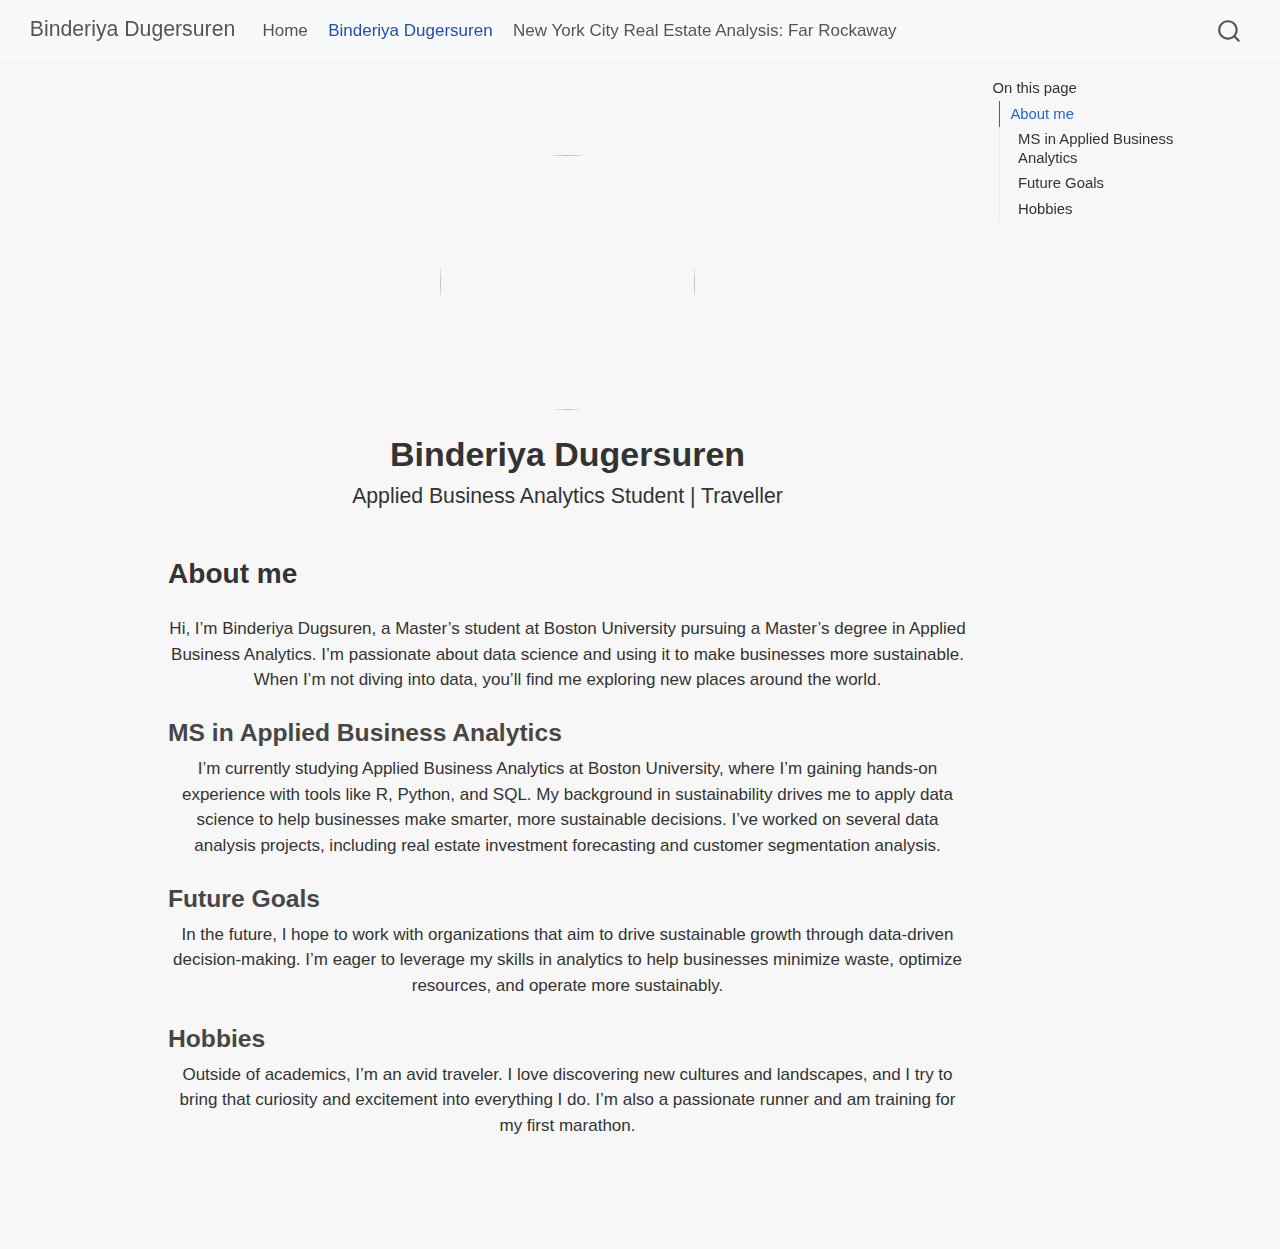
==== about.html @ b65fd9b0 "Built site for gh-pages" ====
<!DOCTYPE html>
<html xmlns="http://www.w3.org/1999/xhtml" lang="en" xml:lang="en"><head>

<meta charset="utf-8">
<meta name="generator" content="quarto-1.6.42">

<meta name="viewport" content="width=device-width, initial-scale=1.0, user-scalable=yes">


<title>Binderiya Dugersuren</title>
<style>
code{white-space: pre-wrap;}
span.smallcaps{font-variant: small-caps;}
div.columns{display: flex; gap: min(4vw, 1.5em);}
div.column{flex: auto; overflow-x: auto;}
div.hanging-indent{margin-left: 1.5em; text-indent: -1.5em;}
ul.task-list{list-style: none;}
ul.task-list li input[type="checkbox"] {
  width: 0.8em;
  margin: 0 0.8em 0.2em -1em; /* quarto-specific, see https://github.com/quarto-dev/quarto-cli/issues/4556 */ 
  vertical-align: middle;
}
</style>


<script src="site_libs/quarto-nav/quarto-nav.js"></script>
<script src="site_libs/quarto-nav/headroom.min.js"></script>
<script src="site_libs/clipboard/clipboard.min.js"></script>
<script src="site_libs/quarto-search/autocomplete.umd.js"></script>
<script src="site_libs/quarto-search/fuse.min.js"></script>
<script src="site_libs/quarto-search/quarto-search.js"></script>
<meta name="quarto:offset" content="./">
<script src="site_libs/quarto-html/quarto.js"></script>
<script src="site_libs/quarto-html/popper.min.js"></script>
<script src="site_libs/quarto-html/tippy.umd.min.js"></script>
<link href="site_libs/quarto-html/tippy.css" rel="stylesheet">
<link href="site_libs/quarto-html/quarto-syntax-highlighting-2f5df379a58b258e96c21c0638c20c03.css" rel="stylesheet" id="quarto-text-highlighting-styles">
<script src="site_libs/bootstrap/bootstrap.min.js"></script>
<link href="site_libs/bootstrap/bootstrap-icons.css" rel="stylesheet">
<link href="site_libs/bootstrap/bootstrap-8647a4a42273f773479d27c00df3f9ed.min.css" rel="stylesheet" append-hash="true" id="quarto-bootstrap" data-mode="light">
<script id="quarto-search-options" type="application/json">{
  "location": "navbar",
  "copy-button": false,
  "collapse-after": 3,
  "panel-placement": "end",
  "type": "overlay",
  "limit": 50,
  "keyboard-shortcut": [
    "f",
    "/",
    "s"
  ],
  "show-item-context": false,
  "language": {
    "search-no-results-text": "No results",
    "search-matching-documents-text": "matching documents",
    "search-copy-link-title": "Copy link to search",
    "search-hide-matches-text": "Hide additional matches",
    "search-more-match-text": "more match in this document",
    "search-more-matches-text": "more matches in this document",
    "search-clear-button-title": "Clear",
    "search-text-placeholder": "",
    "search-detached-cancel-button-title": "Cancel",
    "search-submit-button-title": "Submit",
    "search-label": "Search"
  }
}</script>


<link rel="stylesheet" href="styles.css">
</head>

<body class="nav-fixed">

<div id="quarto-search-results"></div>
  <header id="quarto-header" class="headroom fixed-top">
    <nav class="navbar navbar-expand-lg " data-bs-theme="dark">
      <div class="navbar-container container-fluid">
      <div class="navbar-brand-container mx-auto">
    <a class="navbar-brand" href="./index.html">
    <span class="navbar-title">Binderiya Dugersuren</span>
    </a>
  </div>
            <div id="quarto-search" class="" title="Search"></div>
          <button class="navbar-toggler" type="button" data-bs-toggle="collapse" data-bs-target="#navbarCollapse" aria-controls="navbarCollapse" role="menu" aria-expanded="false" aria-label="Toggle navigation" onclick="if (window.quartoToggleHeadroom) { window.quartoToggleHeadroom(); }">
  <span class="navbar-toggler-icon"></span>
</button>
          <div class="collapse navbar-collapse" id="navbarCollapse">
            <ul class="navbar-nav navbar-nav-scroll me-auto">
  <li class="nav-item">
    <a class="nav-link" href="./index.html"> 
<span class="menu-text">Home</span></a>
  </li>  
  <li class="nav-item">
    <a class="nav-link active" href="./about.html" aria-current="page"> 
<span class="menu-text">Binderiya Dugersuren</span></a>
  </li>  
  <li class="nav-item">
    <a class="nav-link" href="./projects.html"> 
<span class="menu-text">New York City Real Estate Analysis: Far Rockaway</span></a>
  </li>  
</ul>
          </div> <!-- /navcollapse -->
            <div class="quarto-navbar-tools">
</div>
      </div> <!-- /container-fluid -->
    </nav>
</header>
<!-- content -->
<div id="quarto-content" class="quarto-container page-columns page-rows-contents page-layout-article page-navbar">
<!-- sidebar -->
<!-- margin-sidebar -->
    <div id="quarto-margin-sidebar" class="sidebar margin-sidebar">
        <nav id="TOC" role="doc-toc" class="toc-active">
    <h2 id="toc-title">On this page</h2>
  <ul>
  <li><a href="#about-me" id="toc-about-me" class="nav-link active" data-scroll-target="#about-me">About me</a>
  <ul class="collapse">
  <li><a href="#ms-in-applied-business-analytics" id="toc-ms-in-applied-business-analytics" class="nav-link" data-scroll-target="#ms-in-applied-business-analytics">MS in Applied Business Analytics</a></li>
  <li><a href="#future-goals" id="toc-future-goals" class="nav-link" data-scroll-target="#future-goals">Future Goals</a></li>
  <li><a href="#hobbies" id="toc-hobbies" class="nav-link" data-scroll-target="#hobbies">Hobbies</a></li>
  </ul></li>
  </ul>
</nav>
    </div>
<!-- main -->
<div class="quarto-about-jolla">
  <img src="images/profile.jpeg" class="about-image
  round " style="height: 15em; width: 15em;">
 <header id="title-block-header" class="quarto-title-block default">
<div class="quarto-title">
<h1 class="title">Binderiya Dugersuren</h1>
<p class="subtitle lead">Applied Business Analytics Student | Traveller</p>
</div>
<div class="quarto-title-meta">
  </div>
</header><main class="content" id="quarto-document-content">

<style>
  /* Left-align all headers */
  h1, h2, h3, h4, h5, h6 {
    text-align: left;
  }
</style>
<section id="about-me" class="level2">
<h2 data-anchor-id="about-me">About me</h2>
<p>Hi, I’m Binderiya Dugsuren, a Master’s student at Boston University pursuing a Master’s degree in Applied Business Analytics. I’m passionate about data science and using it to make businesses more sustainable. When I’m not diving into data, you’ll find me exploring new places around the world.</p>
<section id="ms-in-applied-business-analytics" class="level3">
<h3 data-anchor-id="ms-in-applied-business-analytics">MS in Applied Business Analytics</h3>
<p>I’m currently studying Applied Business Analytics at Boston University, where I’m gaining hands-on experience with tools like R, Python, and SQL. My background in sustainability drives me to apply data science to help businesses make smarter, more sustainable decisions. I’ve worked on several data analysis projects, including real estate investment forecasting and customer segmentation analysis.</p>
</section>
<section id="future-goals" class="level3">
<h3 data-anchor-id="future-goals">Future Goals</h3>
<p>In the future, I hope to work with organizations that aim to drive sustainable growth through data-driven decision-making. I’m eager to leverage my skills in analytics to help businesses minimize waste, optimize resources, and operate more sustainably.</p>
</section>
<section id="hobbies" class="level3">
<h3 data-anchor-id="hobbies">Hobbies</h3>
<p>Outside of academics, I’m an avid traveler. I love discovering new cultures and landscapes, and I try to bring that curiosity and excitement into everything I do. I’m also a passionate runner and am training for my first marathon.</p>


</section>
</section>
</main>  
</div>
 <!-- /main -->
<script id="quarto-html-after-body" type="application/javascript">
window.document.addEventListener("DOMContentLoaded", function (event) {
  const toggleBodyColorMode = (bsSheetEl) => {
    const mode = bsSheetEl.getAttribute("data-mode");
    const bodyEl = window.document.querySelector("body");
    if (mode === "dark") {
      bodyEl.classList.add("quarto-dark");
      bodyEl.classList.remove("quarto-light");
    } else {
      bodyEl.classList.add("quarto-light");
      bodyEl.classList.remove("quarto-dark");
    }
  }
  const toggleBodyColorPrimary = () => {
    const bsSheetEl = window.document.querySelector("link#quarto-bootstrap");
    if (bsSheetEl) {
      toggleBodyColorMode(bsSheetEl);
    }
  }
  toggleBodyColorPrimary();  
  const isCodeAnnotation = (el) => {
    for (const clz of el.classList) {
      if (clz.startsWith('code-annotation-')) {                     
        return true;
      }
    }
    return false;
  }
  const onCopySuccess = function(e) {
    // button target
    const button = e.trigger;
    // don't keep focus
    button.blur();
    // flash "checked"
    button.classList.add('code-copy-button-checked');
    var currentTitle = button.getAttribute("title");
    button.setAttribute("title", "Copied!");
    let tooltip;
    if (window.bootstrap) {
      button.setAttribute("data-bs-toggle", "tooltip");
      button.setAttribute("data-bs-placement", "left");
      button.setAttribute("data-bs-title", "Copied!");
      tooltip = new bootstrap.Tooltip(button, 
        { trigger: "manual", 
          customClass: "code-copy-button-tooltip",
          offset: [0, -8]});
      tooltip.show();    
    }
    setTimeout(function() {
      if (tooltip) {
        tooltip.hide();
        button.removeAttribute("data-bs-title");
        button.removeAttribute("data-bs-toggle");
        button.removeAttribute("data-bs-placement");
      }
      button.setAttribute("title", currentTitle);
      button.classList.remove('code-copy-button-checked');
    }, 1000);
    // clear code selection
    e.clearSelection();
  }
  const getTextToCopy = function(trigger) {
      const codeEl = trigger.previousElementSibling.cloneNode(true);
      for (const childEl of codeEl.children) {
        if (isCodeAnnotation(childEl)) {
          childEl.remove();
        }
      }
      return codeEl.innerText;
  }
  const clipboard = new window.ClipboardJS('.code-copy-button:not([data-in-quarto-modal])', {
    text: getTextToCopy
  });
  clipboard.on('success', onCopySuccess);
  if (window.document.getElementById('quarto-embedded-source-code-modal')) {
    const clipboardModal = new window.ClipboardJS('.code-copy-button[data-in-quarto-modal]', {
      text: getTextToCopy,
      container: window.document.getElementById('quarto-embedded-source-code-modal')
    });
    clipboardModal.on('success', onCopySuccess);
  }
    var localhostRegex = new RegExp(/^(?:http|https):\/\/localhost\:?[0-9]*\//);
    var mailtoRegex = new RegExp(/^mailto:/);
      var filterRegex = new RegExp("https:\/\/binderiya-du\.github\.io\/");
    var isInternal = (href) => {
        return filterRegex.test(href) || localhostRegex.test(href) || mailtoRegex.test(href);
    }
    // Inspect non-navigation links and adorn them if external
 	var links = window.document.querySelectorAll('a[href]:not(.nav-link):not(.navbar-brand):not(.toc-action):not(.sidebar-link):not(.sidebar-item-toggle):not(.pagination-link):not(.no-external):not([aria-hidden]):not(.dropdown-item):not(.quarto-navigation-tool):not(.about-link)');
    for (var i=0; i<links.length; i++) {
      const link = links[i];
      if (!isInternal(link.href)) {
        // undo the damage that might have been done by quarto-nav.js in the case of
        // links that we want to consider external
        if (link.dataset.originalHref !== undefined) {
          link.href = link.dataset.originalHref;
        }
      }
    }
  function tippyHover(el, contentFn, onTriggerFn, onUntriggerFn) {
    const config = {
      allowHTML: true,
      maxWidth: 500,
      delay: 100,
      arrow: false,
      appendTo: function(el) {
          return el.parentElement;
      },
      interactive: true,
      interactiveBorder: 10,
      theme: 'quarto',
      placement: 'bottom-start',
    };
    if (contentFn) {
      config.content = contentFn;
    }
    if (onTriggerFn) {
      config.onTrigger = onTriggerFn;
    }
    if (onUntriggerFn) {
      config.onUntrigger = onUntriggerFn;
    }
    window.tippy(el, config); 
  }
  const noterefs = window.document.querySelectorAll('a[role="doc-noteref"]');
  for (var i=0; i<noterefs.length; i++) {
    const ref = noterefs[i];
    tippyHover(ref, function() {
      // use id or data attribute instead here
      let href = ref.getAttribute('data-footnote-href') || ref.getAttribute('href');
      try { href = new URL(href).hash; } catch {}
      const id = href.replace(/^#\/?/, "");
      const note = window.document.getElementById(id);
      if (note) {
        return note.innerHTML;
      } else {
        return "";
      }
    });
  }
  const xrefs = window.document.querySelectorAll('a.quarto-xref');
  const processXRef = (id, note) => {
    // Strip column container classes
    const stripColumnClz = (el) => {
      el.classList.remove("page-full", "page-columns");
      if (el.children) {
        for (const child of el.children) {
          stripColumnClz(child);
        }
      }
    }
    stripColumnClz(note)
    if (id === null || id.startsWith('sec-')) {
      // Special case sections, only their first couple elements
      const container = document.createElement("div");
      if (note.children && note.children.length > 2) {
        container.appendChild(note.children[0].cloneNode(true));
        for (let i = 1; i < note.children.length; i++) {
          const child = note.children[i];
          if (child.tagName === "P" && child.innerText === "") {
            continue;
          } else {
            container.appendChild(child.cloneNode(true));
            break;
          }
        }
        if (window.Quarto?.typesetMath) {
          window.Quarto.typesetMath(container);
        }
        return container.innerHTML
      } else {
        if (window.Quarto?.typesetMath) {
          window.Quarto.typesetMath(note);
        }
        return note.innerHTML;
      }
    } else {
      // Remove any anchor links if they are present
      const anchorLink = note.querySelector('a.anchorjs-link');
      if (anchorLink) {
        anchorLink.remove();
      }
      if (window.Quarto?.typesetMath) {
        window.Quarto.typesetMath(note);
      }
      if (note.classList.contains("callout")) {
        return note.outerHTML;
      } else {
        return note.innerHTML;
      }
    }
  }
  for (var i=0; i<xrefs.length; i++) {
    const xref = xrefs[i];
    tippyHover(xref, undefined, function(instance) {
      instance.disable();
      let url = xref.getAttribute('href');
      let hash = undefined; 
      if (url.startsWith('#')) {
        hash = url;
      } else {
        try { hash = new URL(url).hash; } catch {}
      }
      if (hash) {
        const id = hash.replace(/^#\/?/, "");
        const note = window.document.getElementById(id);
        if (note !== null) {
          try {
            const html = processXRef(id, note.cloneNode(true));
            instance.setContent(html);
          } finally {
            instance.enable();
            instance.show();
          }
        } else {
          // See if we can fetch this
          fetch(url.split('#')[0])
          .then(res => res.text())
          .then(html => {
            const parser = new DOMParser();
            const htmlDoc = parser.parseFromString(html, "text/html");
            const note = htmlDoc.getElementById(id);
            if (note !== null) {
              const html = processXRef(id, note);
              instance.setContent(html);
            } 
          }).finally(() => {
            instance.enable();
            instance.show();
          });
        }
      } else {
        // See if we can fetch a full url (with no hash to target)
        // This is a special case and we should probably do some content thinning / targeting
        fetch(url)
        .then(res => res.text())
        .then(html => {
          const parser = new DOMParser();
          const htmlDoc = parser.parseFromString(html, "text/html");
          const note = htmlDoc.querySelector('main.content');
          if (note !== null) {
            // This should only happen for chapter cross references
            // (since there is no id in the URL)
            // remove the first header
            if (note.children.length > 0 && note.children[0].tagName === "HEADER") {
              note.children[0].remove();
            }
            const html = processXRef(null, note);
            instance.setContent(html);
          } 
        }).finally(() => {
          instance.enable();
          instance.show();
        });
      }
    }, function(instance) {
    });
  }
      let selectedAnnoteEl;
      const selectorForAnnotation = ( cell, annotation) => {
        let cellAttr = 'data-code-cell="' + cell + '"';
        let lineAttr = 'data-code-annotation="' +  annotation + '"';
        const selector = 'span[' + cellAttr + '][' + lineAttr + ']';
        return selector;
      }
      const selectCodeLines = (annoteEl) => {
        const doc = window.document;
        const targetCell = annoteEl.getAttribute("data-target-cell");
        const targetAnnotation = annoteEl.getAttribute("data-target-annotation");
        const annoteSpan = window.document.querySelector(selectorForAnnotation(targetCell, targetAnnotation));
        const lines = annoteSpan.getAttribute("data-code-lines").split(",");
        const lineIds = lines.map((line) => {
          return targetCell + "-" + line;
        })
        let top = null;
        let height = null;
        let parent = null;
        if (lineIds.length > 0) {
            //compute the position of the single el (top and bottom and make a div)
            const el = window.document.getElementById(lineIds[0]);
            top = el.offsetTop;
            height = el.offsetHeight;
            parent = el.parentElement.parentElement;
          if (lineIds.length > 1) {
            const lastEl = window.document.getElementById(lineIds[lineIds.length - 1]);
            const bottom = lastEl.offsetTop + lastEl.offsetHeight;
            height = bottom - top;
          }
          if (top !== null && height !== null && parent !== null) {
            // cook up a div (if necessary) and position it 
            let div = window.document.getElementById("code-annotation-line-highlight");
            if (div === null) {
              div = window.document.createElement("div");
              div.setAttribute("id", "code-annotation-line-highlight");
              div.style.position = 'absolute';
              parent.appendChild(div);
            }
            div.style.top = top - 2 + "px";
            div.style.height = height + 4 + "px";
            div.style.left = 0;
            let gutterDiv = window.document.getElementById("code-annotation-line-highlight-gutter");
            if (gutterDiv === null) {
              gutterDiv = window.document.createElement("div");
              gutterDiv.setAttribute("id", "code-annotation-line-highlight-gutter");
              gutterDiv.style.position = 'absolute';
              const codeCell = window.document.getElementById(targetCell);
              const gutter = codeCell.querySelector('.code-annotation-gutter');
              gutter.appendChild(gutterDiv);
            }
            gutterDiv.style.top = top - 2 + "px";
            gutterDiv.style.height = height + 4 + "px";
          }
          selectedAnnoteEl = annoteEl;
        }
      };
      const unselectCodeLines = () => {
        const elementsIds = ["code-annotation-line-highlight", "code-annotation-line-highlight-gutter"];
        elementsIds.forEach((elId) => {
          const div = window.document.getElementById(elId);
          if (div) {
            div.remove();
          }
        });
        selectedAnnoteEl = undefined;
      };
        // Handle positioning of the toggle
    window.addEventListener(
      "resize",
      throttle(() => {
        elRect = undefined;
        if (selectedAnnoteEl) {
          selectCodeLines(selectedAnnoteEl);
        }
      }, 10)
    );
    function throttle(fn, ms) {
    let throttle = false;
    let timer;
      return (...args) => {
        if(!throttle) { // first call gets through
            fn.apply(this, args);
            throttle = true;
        } else { // all the others get throttled
            if(timer) clearTimeout(timer); // cancel #2
            timer = setTimeout(() => {
              fn.apply(this, args);
              timer = throttle = false;
            }, ms);
        }
      };
    }
      // Attach click handler to the DT
      const annoteDls = window.document.querySelectorAll('dt[data-target-cell]');
      for (const annoteDlNode of annoteDls) {
        annoteDlNode.addEventListener('click', (event) => {
          const clickedEl = event.target;
          if (clickedEl !== selectedAnnoteEl) {
            unselectCodeLines();
            const activeEl = window.document.querySelector('dt[data-target-cell].code-annotation-active');
            if (activeEl) {
              activeEl.classList.remove('code-annotation-active');
            }
            selectCodeLines(clickedEl);
            clickedEl.classList.add('code-annotation-active');
          } else {
            // Unselect the line
            unselectCodeLines();
            clickedEl.classList.remove('code-annotation-active');
          }
        });
      }
  const findCites = (el) => {
    const parentEl = el.parentElement;
    if (parentEl) {
      const cites = parentEl.dataset.cites;
      if (cites) {
        return {
          el,
          cites: cites.split(' ')
        };
      } else {
        return findCites(el.parentElement)
      }
    } else {
      return undefined;
    }
  };
  var bibliorefs = window.document.querySelectorAll('a[role="doc-biblioref"]');
  for (var i=0; i<bibliorefs.length; i++) {
    const ref = bibliorefs[i];
    const citeInfo = findCites(ref);
    if (citeInfo) {
      tippyHover(citeInfo.el, function() {
        var popup = window.document.createElement('div');
        citeInfo.cites.forEach(function(cite) {
          var citeDiv = window.document.createElement('div');
          citeDiv.classList.add('hanging-indent');
          citeDiv.classList.add('csl-entry');
          var biblioDiv = window.document.getElementById('ref-' + cite);
          if (biblioDiv) {
            citeDiv.innerHTML = biblioDiv.innerHTML;
          }
          popup.appendChild(citeDiv);
        });
        return popup.innerHTML;
      });
    }
  }
});
</script>
</div> <!-- /content -->




</body></html>
---- site_libs/quarto-html/tippy.css ----
.tippy-box[data-animation=fade][data-state=hidden]{opacity:0}[data-tippy-root]{max-width:calc(100vw - 10px)}.tippy-box{position:relative;background-color:#333;color:#fff;border-radius:4px;font-size:14px;line-height:1.4;white-space:normal;outline:0;transition-property:transform,visibility,opacity}.tippy-box[data-placement^=top]>.tippy-arrow{bottom:0}.tippy-box[data-placement^=top]>.tippy-arrow:before{bottom:-7px;left:0;border-width:8px 8px 0;border-top-color:initial;transform-origin:center top}.tippy-box[data-placement^=bottom]>.tippy-arrow{top:0}.tippy-box[data-placement^=bottom]>.tippy-arrow:before{top:-7px;left:0;border-width:0 8px 8px;border-bottom-color:initial;transform-origin:center bottom}.tippy-box[data-placement^=left]>.tippy-arrow{right:0}.tippy-box[data-placement^=left]>.tippy-arrow:before{border-width:8px 0 8px 8px;border-left-color:initial;right:-7px;transform-origin:center left}.tippy-box[data-placement^=right]>.tippy-arrow{left:0}.tippy-box[data-placement^=right]>.tippy-arrow:before{left:-7px;border-width:8px 8px 8px 0;border-right-color:initial;transform-origin:center right}.tippy-box[data-inertia][data-state=visible]{transition-timing-function:cubic-bezier(.54,1.5,.38,1.11)}.tippy-arrow{width:16px;height:16px;color:#333}.tippy-arrow:before{content:"";position:absolute;border-color:transparent;border-style:solid}.tippy-content{position:relative;padding:5px 9px;z-index:1}
---- site_libs/quarto-html/quarto-syntax-highlighting-2f5df379a58b258e96c21c0638c20c03.css ----
/* quarto syntax highlight colors */
:root {
  --quarto-hl-ot-color: #003B4F;
  --quarto-hl-at-color: #657422;
  --quarto-hl-ss-color: #20794D;
  --quarto-hl-an-color: #5E5E5E;
  --quarto-hl-fu-color: #4758AB;
  --quarto-hl-st-color: #20794D;
  --quarto-hl-cf-color: #003B4F;
  --quarto-hl-op-color: #5E5E5E;
  --quarto-hl-er-color: #AD0000;
  --quarto-hl-bn-color: #AD0000;
  --quarto-hl-al-color: #AD0000;
  --quarto-hl-va-color: #111111;
  --quarto-hl-bu-color: inherit;
  --quarto-hl-ex-color: inherit;
  --quarto-hl-pp-color: #AD0000;
  --quarto-hl-in-color: #5E5E5E;
  --quarto-hl-vs-color: #20794D;
  --quarto-hl-wa-color: #5E5E5E;
  --quarto-hl-do-color: #5E5E5E;
  --quarto-hl-im-color: #00769E;
  --quarto-hl-ch-color: #20794D;
  --quarto-hl-dt-color: #AD0000;
  --quarto-hl-fl-color: #AD0000;
  --quarto-hl-co-color: #5E5E5E;
  --quarto-hl-cv-color: #5E5E5E;
  --quarto-hl-cn-color: #8f5902;
  --quarto-hl-sc-color: #5E5E5E;
  --quarto-hl-dv-color: #AD0000;
  --quarto-hl-kw-color: #003B4F;
}

/* other quarto variables */
:root {
  --quarto-font-monospace: SFMono-Regular, Menlo, Monaco, Consolas, "Liberation Mono", "Courier New", monospace;
}

pre > code.sourceCode > span {
  color: #003B4F;
}

code span {
  color: #003B4F;
}

code.sourceCode > span {
  color: #003B4F;
}

div.sourceCode,
div.sourceCode pre.sourceCode {
  color: #003B4F;
}

code span.ot {
  color: #003B4F;
  font-style: inherit;
}

code span.at {
  color: #657422;
  font-style: inherit;
}

code span.ss {
  color: #20794D;
  font-style: inherit;
}

code span.an {
  color: #5E5E5E;
  font-style: inherit;
}

code span.fu {
  color: #4758AB;
  font-style: inherit;
}

code span.st {
  color: #20794D;
  font-style: inherit;
}

code span.cf {
  color: #003B4F;
  font-weight: bold;
  font-style: inherit;
}

code span.op {
  color: #5E5E5E;
  font-style: inherit;
}

code span.er {
  color: #AD0000;
  font-style: inherit;
}

code span.bn {
  color: #AD0000;
  font-style: inherit;
}

code span.al {
  color: #AD0000;
  font-style: inherit;
}

code span.va {
  color: #111111;
  font-style: inherit;
}

code span.bu {
  font-style: inherit;
}

code span.ex {
  font-style: inherit;
}

code span.pp {
  color: #AD0000;
  font-style: inherit;
}

code span.in {
  color: #5E5E5E;
  font-style: inherit;
}

code span.vs {
  color: #20794D;
  font-style: inherit;
}

code span.wa {
  color: #5E5E5E;
  font-style: italic;
}

code span.do {
  color: #5E5E5E;
  font-style: italic;
}

code span.im {
  color: #00769E;
  font-style: inherit;
}

code span.ch {
  color: #20794D;
  font-style: inherit;
}

code span.dt {
  color: #AD0000;
  font-style: inherit;
}

code span.fl {
  color: #AD0000;
  font-style: inherit;
}

code span.co {
  color: #5E5E5E;
  font-style: inherit;
}

code span.cv {
  color: #5E5E5E;
  font-style: italic;
}

code span.cn {
  color: #8f5902;
  font-style: inherit;
}

code span.sc {
  color: #5E5E5E;
  font-style: inherit;
}

code span.dv {
  color: #AD0000;
  font-style: inherit;
}

code span.kw {
  color: #003B4F;
  font-weight: bold;
  font-style: inherit;
}

.prevent-inlining {
  content: "</";
}

/*# sourceMappingURL=35eb38a806ee71ea6d2563be2308c832.css.map */
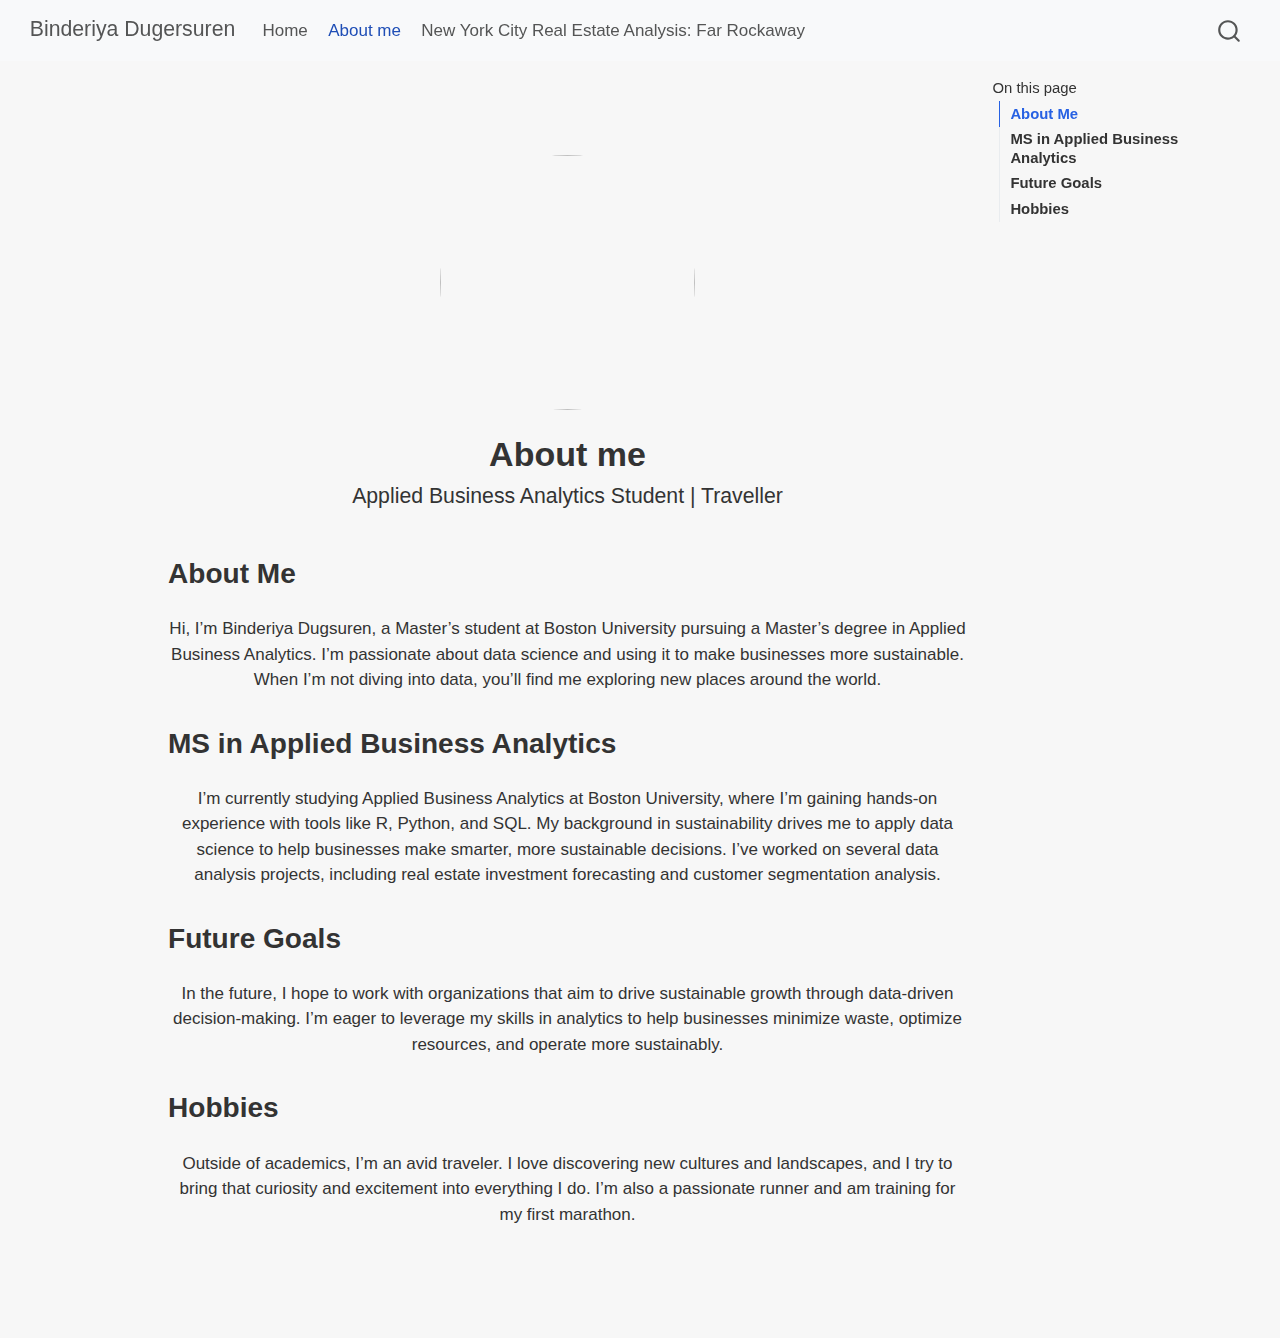
==== commit 73cad27f: "Built site for gh-pages" ====
--- a/about.html
+++ b/about.html
@@ -7,7 +7,7 @@
 <meta name="viewport" content="width=device-width, initial-scale=1.0, user-scalable=yes">
 
 
-<title>Binderiya Dugersuren</title>
+<title>About me – Binderiya Dugersuren</title>
 <style>
 code{white-space: pre-wrap;}
 span.smallcaps{font-variant: small-caps;}
@@ -93,7 +93,7 @@
   </li>  
   <li class="nav-item">
     <a class="nav-link active" href="./about.html" aria-current="page"> 
-<span class="menu-text">Binderiya Dugersuren</span></a>
+<span class="menu-text">About me</span></a>
   </li>  
   <li class="nav-item">
     <a class="nav-link" href="./projects.html"> 
@@ -114,12 +114,10 @@
         <nav id="TOC" role="doc-toc" class="toc-active">
     <h2 id="toc-title">On this page</h2>
   <ul>
-  <li><a href="#about-me" id="toc-about-me" class="nav-link active" data-scroll-target="#about-me">About me</a>
-  <ul class="collapse">
-  <li><a href="#ms-in-applied-business-analytics" id="toc-ms-in-applied-business-analytics" class="nav-link" data-scroll-target="#ms-in-applied-business-analytics">MS in Applied Business Analytics</a></li>
-  <li><a href="#future-goals" id="toc-future-goals" class="nav-link" data-scroll-target="#future-goals">Future Goals</a></li>
-  <li><a href="#hobbies" id="toc-hobbies" class="nav-link" data-scroll-target="#hobbies">Hobbies</a></li>
-  </ul></li>
+  <li><a href="#about-me" id="toc-about-me" class="nav-link active" data-scroll-target="#about-me"><strong>About Me</strong></a></li>
+  <li><a href="#ms-in-applied-business-analytics" id="toc-ms-in-applied-business-analytics" class="nav-link" data-scroll-target="#ms-in-applied-business-analytics"><strong>MS in Applied Business Analytics</strong></a></li>
+  <li><a href="#future-goals" id="toc-future-goals" class="nav-link" data-scroll-target="#future-goals"><strong>Future Goals</strong></a></li>
+  <li><a href="#hobbies" id="toc-hobbies" class="nav-link" data-scroll-target="#hobbies"><strong>Hobbies</strong></a></li>
   </ul>
 </nav>
     </div>
@@ -129,7 +127,7 @@
   round " style="height: 15em; width: 15em;">
  <header id="title-block-header" class="quarto-title-block default">
 <div class="quarto-title">
-<h1 class="title">Binderiya Dugersuren</h1>
+<h1 class="title">About me</h1>
 <p class="subtitle lead">Applied Business Analytics Student | Traveller</p>
 </div>
 <div class="quarto-title-meta">
@@ -143,22 +141,22 @@
   }
 </style>
 <section id="about-me" class="level2">
-<h2 data-anchor-id="about-me">About me</h2>
+<h2 data-anchor-id="about-me"><strong>About Me</strong></h2>
 <p>Hi, I’m Binderiya Dugsuren, a Master’s student at Boston University pursuing a Master’s degree in Applied Business Analytics. I’m passionate about data science and using it to make businesses more sustainable. When I’m not diving into data, you’ll find me exploring new places around the world.</p>
-<section id="ms-in-applied-business-analytics" class="level3">
-<h3 data-anchor-id="ms-in-applied-business-analytics">MS in Applied Business Analytics</h3>
+</section>
+<section id="ms-in-applied-business-analytics" class="level2">
+<h2 data-anchor-id="ms-in-applied-business-analytics"><strong>MS in Applied Business Analytics</strong></h2>
 <p>I’m currently studying Applied Business Analytics at Boston University, where I’m gaining hands-on experience with tools like R, Python, and SQL. My background in sustainability drives me to apply data science to help businesses make smarter, more sustainable decisions. I’ve worked on several data analysis projects, including real estate investment forecasting and customer segmentation analysis.</p>
 </section>
-<section id="future-goals" class="level3">
-<h3 data-anchor-id="future-goals">Future Goals</h3>
+<section id="future-goals" class="level2">
+<h2 data-anchor-id="future-goals"><strong>Future Goals</strong></h2>
 <p>In the future, I hope to work with organizations that aim to drive sustainable growth through data-driven decision-making. I’m eager to leverage my skills in analytics to help businesses minimize waste, optimize resources, and operate more sustainably.</p>
 </section>
-<section id="hobbies" class="level3">
-<h3 data-anchor-id="hobbies">Hobbies</h3>
+<section id="hobbies" class="level2">
+<h2 data-anchor-id="hobbies"><strong>Hobbies</strong></h2>
 <p>Outside of academics, I’m an avid traveler. I love discovering new cultures and landscapes, and I try to bring that curiosity and excitement into everything I do. I’m also a passionate runner and am training for my first marathon.</p>
 
 
-</section>
 </section>
 </main>  
 </div>
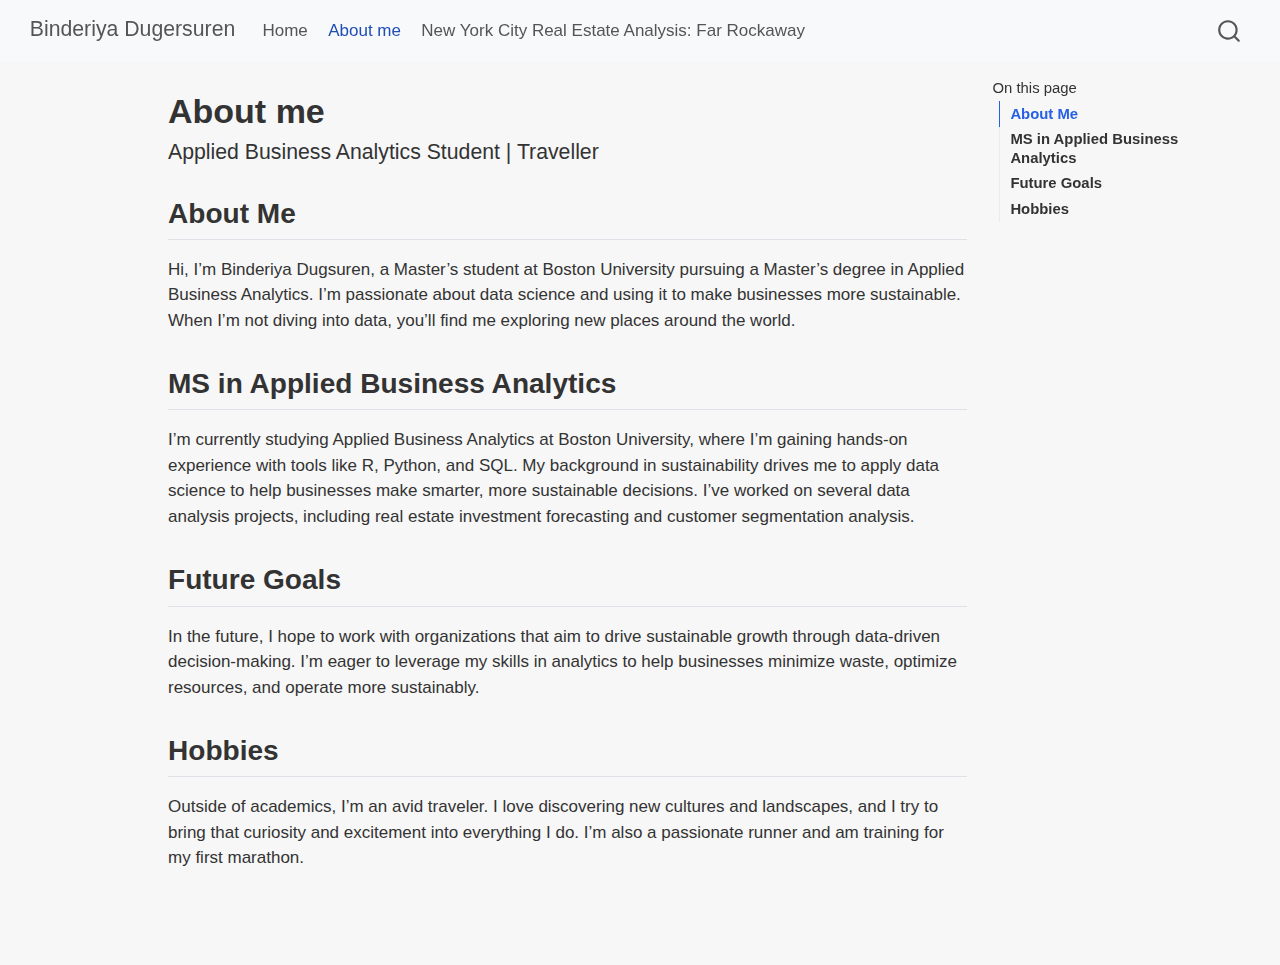
==== commit 56407350: "Built site for gh-pages" ====
--- a/about.html
+++ b/about.html
@@ -33,6 +33,7 @@
 <script src="site_libs/quarto-html/quarto.js"></script>
 <script src="site_libs/quarto-html/popper.min.js"></script>
 <script src="site_libs/quarto-html/tippy.umd.min.js"></script>
+<script src="site_libs/quarto-html/anchor.min.js"></script>
 <link href="site_libs/quarto-html/tippy.css" rel="stylesheet">
 <link href="site_libs/quarto-html/quarto-syntax-highlighting-2f5df379a58b258e96c21c0638c20c03.css" rel="stylesheet" id="quarto-text-highlighting-styles">
 <script src="site_libs/bootstrap/bootstrap.min.js"></script>
@@ -113,6 +114,7 @@
     <div id="quarto-margin-sidebar" class="sidebar margin-sidebar">
         <nav id="TOC" role="doc-toc" class="toc-active">
     <h2 id="toc-title">On this page</h2>
+   
   <ul>
   <li><a href="#about-me" id="toc-about-me" class="nav-link active" data-scroll-target="#about-me"><strong>About Me</strong></a></li>
   <li><a href="#ms-in-applied-business-analytics" id="toc-ms-in-applied-business-analytics" class="nav-link" data-scroll-target="#ms-in-applied-business-analytics"><strong>MS in Applied Business Analytics</strong></a></li>
@@ -122,45 +124,48 @@
 </nav>
     </div>
 <!-- main -->
-<div class="quarto-about-jolla">
-  <img src="images/profile.jpeg" class="about-image
-  round " style="height: 15em; width: 15em;">
- <header id="title-block-header" class="quarto-title-block default">
+<main class="content" id="quarto-document-content">
+
+<header id="title-block-header" class="quarto-title-block default">
 <div class="quarto-title">
 <h1 class="title">About me</h1>
 <p class="subtitle lead">Applied Business Analytics Student | Traveller</p>
 </div>
+
+
+
 <div class="quarto-title-meta">
+
+    
+  
+    
   </div>
-</header><main class="content" id="quarto-document-content">
-
-<style>
-  /* Left-align all headers */
-  h1, h2, h3, h4, h5, h6 {
-    text-align: left;
-  }
-</style>
+  
+
+
+</header>
+
+
 <section id="about-me" class="level2">
-<h2 data-anchor-id="about-me"><strong>About Me</strong></h2>
+<h2 class="anchored" data-anchor-id="about-me"><strong>About Me</strong></h2>
 <p>Hi, I’m Binderiya Dugsuren, a Master’s student at Boston University pursuing a Master’s degree in Applied Business Analytics. I’m passionate about data science and using it to make businesses more sustainable. When I’m not diving into data, you’ll find me exploring new places around the world.</p>
 </section>
 <section id="ms-in-applied-business-analytics" class="level2">
-<h2 data-anchor-id="ms-in-applied-business-analytics"><strong>MS in Applied Business Analytics</strong></h2>
+<h2 class="anchored" data-anchor-id="ms-in-applied-business-analytics"><strong>MS in Applied Business Analytics</strong></h2>
 <p>I’m currently studying Applied Business Analytics at Boston University, where I’m gaining hands-on experience with tools like R, Python, and SQL. My background in sustainability drives me to apply data science to help businesses make smarter, more sustainable decisions. I’ve worked on several data analysis projects, including real estate investment forecasting and customer segmentation analysis.</p>
 </section>
 <section id="future-goals" class="level2">
-<h2 data-anchor-id="future-goals"><strong>Future Goals</strong></h2>
+<h2 class="anchored" data-anchor-id="future-goals"><strong>Future Goals</strong></h2>
 <p>In the future, I hope to work with organizations that aim to drive sustainable growth through data-driven decision-making. I’m eager to leverage my skills in analytics to help businesses minimize waste, optimize resources, and operate more sustainably.</p>
 </section>
 <section id="hobbies" class="level2">
-<h2 data-anchor-id="hobbies"><strong>Hobbies</strong></h2>
+<h2 class="anchored" data-anchor-id="hobbies"><strong>Hobbies</strong></h2>
 <p>Outside of academics, I’m an avid traveler. I love discovering new cultures and landscapes, and I try to bring that curiosity and excitement into everything I do. I’m also a passionate runner and am training for my first marathon.</p>
 
 
 </section>
-</main>  
-</div>
- <!-- /main -->
+
+</main> <!-- /main -->
 <script id="quarto-html-after-body" type="application/javascript">
 window.document.addEventListener("DOMContentLoaded", function (event) {
   const toggleBodyColorMode = (bsSheetEl) => {
@@ -181,6 +186,13 @@
     }
   }
   toggleBodyColorPrimary();  
+  const icon = "";
+  const anchorJS = new window.AnchorJS();
+  anchorJS.options = {
+    placement: 'right',
+    icon: icon
+  };
+  anchorJS.add('.anchored');
   const isCodeAnnotation = (el) => {
     for (const clz of el.classList) {
       if (clz.startsWith('code-annotation-')) {                     
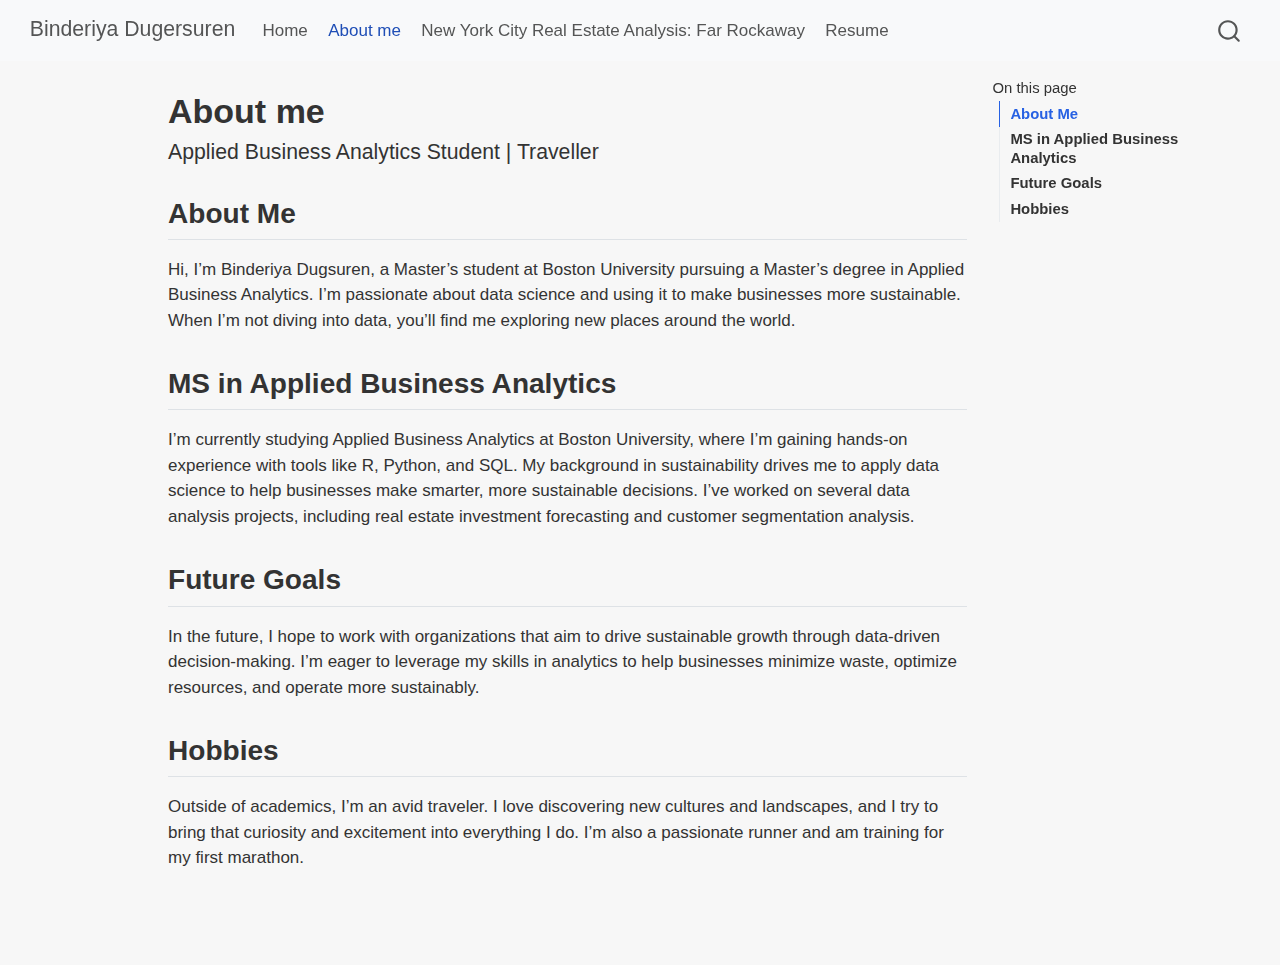
==== commit eebf9ca4: "Built site for gh-pages" ====
--- a/about.html
+++ b/about.html
@@ -100,6 +100,10 @@
     <a class="nav-link" href="./projects.html"> 
 <span class="menu-text">New York City Real Estate Analysis: Far Rockaway</span></a>
   </li>  
+  <li class="nav-item">
+    <a class="nav-link" href="./resume.html"> 
+<span class="menu-text">Resume</span></a>
+  </li>  
 </ul>
           </div> <!-- /navcollapse -->
             <div class="quarto-navbar-tools">
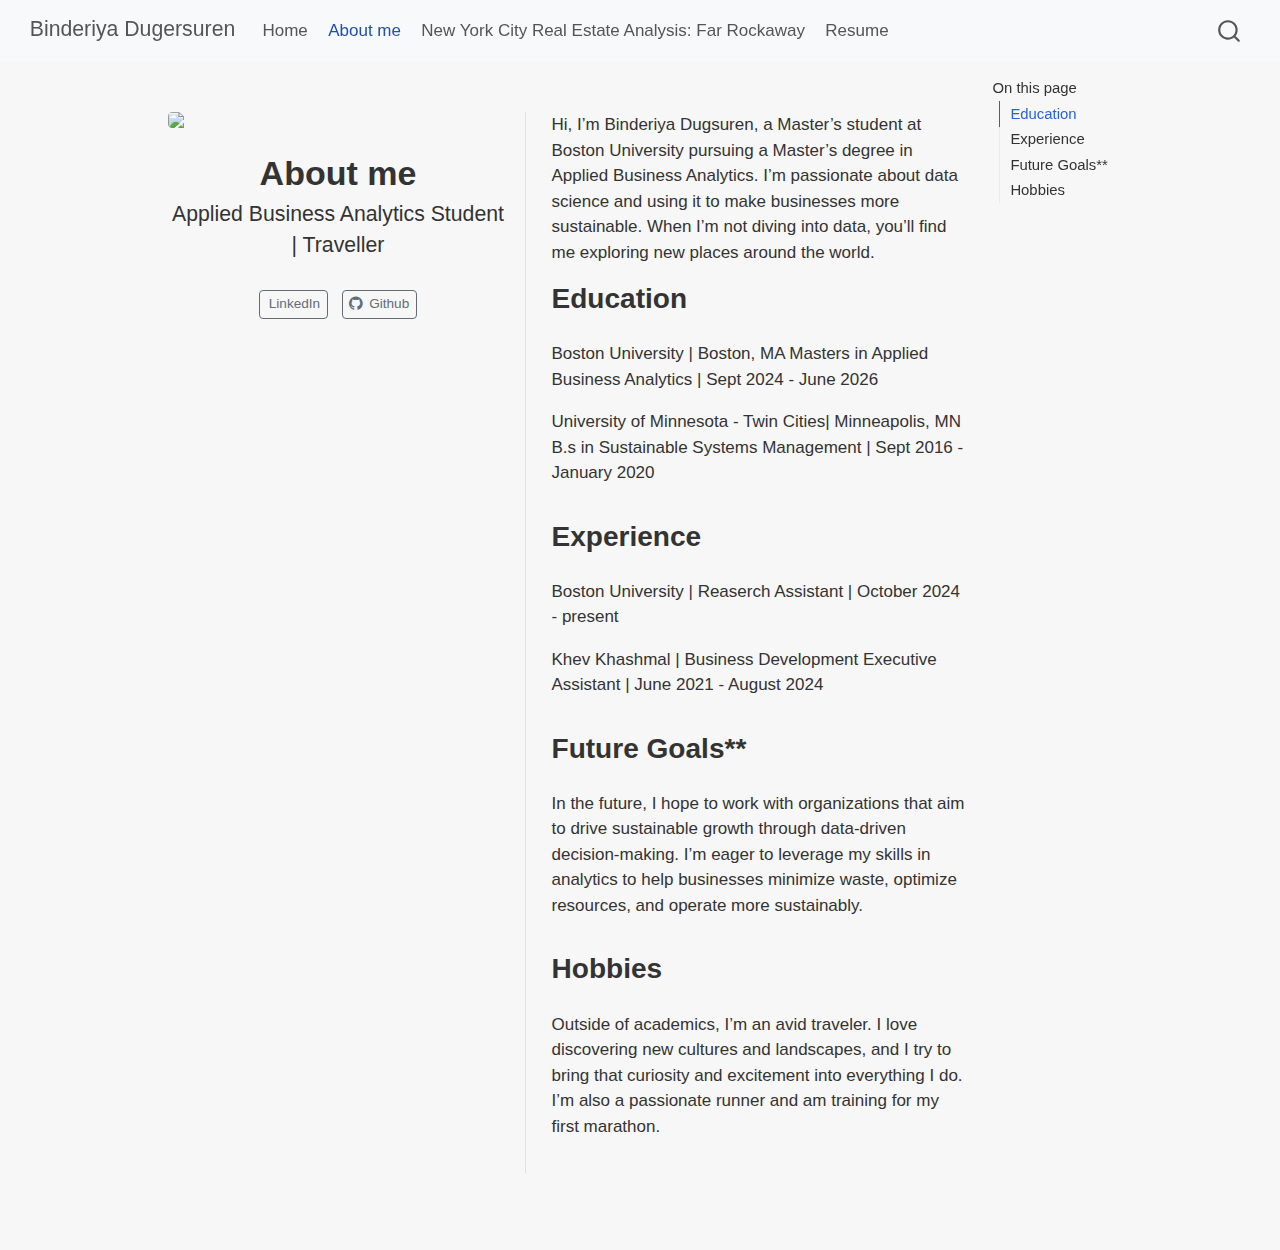
==== commit 7e7d6e5c: "Built site for gh-pages" ====
--- a/about.html
+++ b/about.html
@@ -33,7 +33,6 @@
 <script src="site_libs/quarto-html/quarto.js"></script>
 <script src="site_libs/quarto-html/popper.min.js"></script>
 <script src="site_libs/quarto-html/tippy.umd.min.js"></script>
-<script src="site_libs/quarto-html/anchor.min.js"></script>
 <link href="site_libs/quarto-html/tippy.css" rel="stylesheet">
 <link href="site_libs/quarto-html/quarto-syntax-highlighting-2f5df379a58b258e96c21c0638c20c03.css" rel="stylesheet" id="quarto-text-highlighting-styles">
 <script src="site_libs/bootstrap/bootstrap.min.js"></script>
@@ -118,58 +117,64 @@
     <div id="quarto-margin-sidebar" class="sidebar margin-sidebar">
         <nav id="TOC" role="doc-toc" class="toc-active">
     <h2 id="toc-title">On this page</h2>
-   
   <ul>
-  <li><a href="#about-me" id="toc-about-me" class="nav-link active" data-scroll-target="#about-me"><strong>About Me</strong></a></li>
-  <li><a href="#ms-in-applied-business-analytics" id="toc-ms-in-applied-business-analytics" class="nav-link" data-scroll-target="#ms-in-applied-business-analytics"><strong>MS in Applied Business Analytics</strong></a></li>
-  <li><a href="#future-goals" id="toc-future-goals" class="nav-link" data-scroll-target="#future-goals"><strong>Future Goals</strong></a></li>
-  <li><a href="#hobbies" id="toc-hobbies" class="nav-link" data-scroll-target="#hobbies"><strong>Hobbies</strong></a></li>
+  <li><a href="#education" id="toc-education" class="nav-link active" data-scroll-target="#education">Education</a></li>
+  <li><a href="#experience" id="toc-experience" class="nav-link" data-scroll-target="#experience">Experience</a></li>
+  <li><a href="#future-goals" id="toc-future-goals" class="nav-link" data-scroll-target="#future-goals">Future Goals**</a></li>
+  <li><a href="#hobbies" id="toc-hobbies" class="nav-link" data-scroll-target="#hobbies">Hobbies</a></li>
   </ul>
 </nav>
     </div>
 <!-- main -->
-<main class="content" id="quarto-document-content">
-
+<div class="quarto-about-trestles">
+  <div class="about-entity">
+    <img src="images/profile.jpeg" class="about-image
+  rounded " style="width: 20em;">
 <header id="title-block-header" class="quarto-title-block default">
 <div class="quarto-title">
 <h1 class="title">About me</h1>
 <p class="subtitle lead">Applied Business Analytics Student | Traveller</p>
 </div>
-
-
-
 <div class="quarto-title-meta">
-
-    
-  
-    
   </div>
-  
-
-
 </header>
-
-
-<section id="about-me" class="level2">
-<h2 class="anchored" data-anchor-id="about-me"><strong>About Me</strong></h2>
+    <div class="about-links">
+  <a href="https://www.linkedin.com/in/binderiyadugersuren/" class="about-link" rel="" target="">
+    <i class="bi bi-LinkedIn"></i>
+     <span class="about-link-text">LinkedIn</span>
+  </a>
+  <a href="https://github.com/binderiya-du" class="about-link" rel="" target="">
+    <i class="bi bi-github"></i>
+     <span class="about-link-text">Github</span>
+  </a>
+</div>
+  </div>
+  <div class="about-contents"><main class="content" id="quarto-document-content">
+
 <p>Hi, I’m Binderiya Dugsuren, a Master’s student at Boston University pursuing a Master’s degree in Applied Business Analytics. I’m passionate about data science and using it to make businesses more sustainable. When I’m not diving into data, you’ll find me exploring new places around the world.</p>
+<section id="education" class="level2">
+<h2 data-anchor-id="education">Education</h2>
+<p>Boston University | Boston, MA Masters in Applied Business Analytics | Sept 2024 - June 2026</p>
+<p>University of Minnesota - Twin Cities| Minneapolis, MN B.s in Sustainable Systems Management | Sept 2016 - January 2020</p>
 </section>
-<section id="ms-in-applied-business-analytics" class="level2">
-<h2 class="anchored" data-anchor-id="ms-in-applied-business-analytics"><strong>MS in Applied Business Analytics</strong></h2>
-<p>I’m currently studying Applied Business Analytics at Boston University, where I’m gaining hands-on experience with tools like R, Python, and SQL. My background in sustainability drives me to apply data science to help businesses make smarter, more sustainable decisions. I’ve worked on several data analysis projects, including real estate investment forecasting and customer segmentation analysis.</p>
+<section id="experience" class="level2">
+<h2 data-anchor-id="experience">Experience</h2>
+<p>Boston University | Reaserch Assistant | October 2024 - present</p>
+<p>Khev Khashmal | Business Development Executive Assistant | June 2021 - August 2024</p>
 </section>
 <section id="future-goals" class="level2">
-<h2 class="anchored" data-anchor-id="future-goals"><strong>Future Goals</strong></h2>
+<h2 data-anchor-id="future-goals">Future Goals**</h2>
 <p>In the future, I hope to work with organizations that aim to drive sustainable growth through data-driven decision-making. I’m eager to leverage my skills in analytics to help businesses minimize waste, optimize resources, and operate more sustainably.</p>
 </section>
 <section id="hobbies" class="level2">
-<h2 class="anchored" data-anchor-id="hobbies"><strong>Hobbies</strong></h2>
+<h2 data-anchor-id="hobbies">Hobbies</h2>
 <p>Outside of academics, I’m an avid traveler. I love discovering new cultures and landscapes, and I try to bring that curiosity and excitement into everything I do. I’m also a passionate runner and am training for my first marathon.</p>
 
 
 </section>
-
-</main> <!-- /main -->
+</main></div>
+</div>
+ <!-- /main -->
 <script id="quarto-html-after-body" type="application/javascript">
 window.document.addEventListener("DOMContentLoaded", function (event) {
   const toggleBodyColorMode = (bsSheetEl) => {
@@ -190,13 +195,6 @@
     }
   }
   toggleBodyColorPrimary();  
-  const icon = "";
-  const anchorJS = new window.AnchorJS();
-  anchorJS.options = {
-    placement: 'right',
-    icon: icon
-  };
-  anchorJS.add('.anchored');
   const isCodeAnnotation = (el) => {
     for (const clz of el.classList) {
       if (clz.startsWith('code-annotation-')) {                     
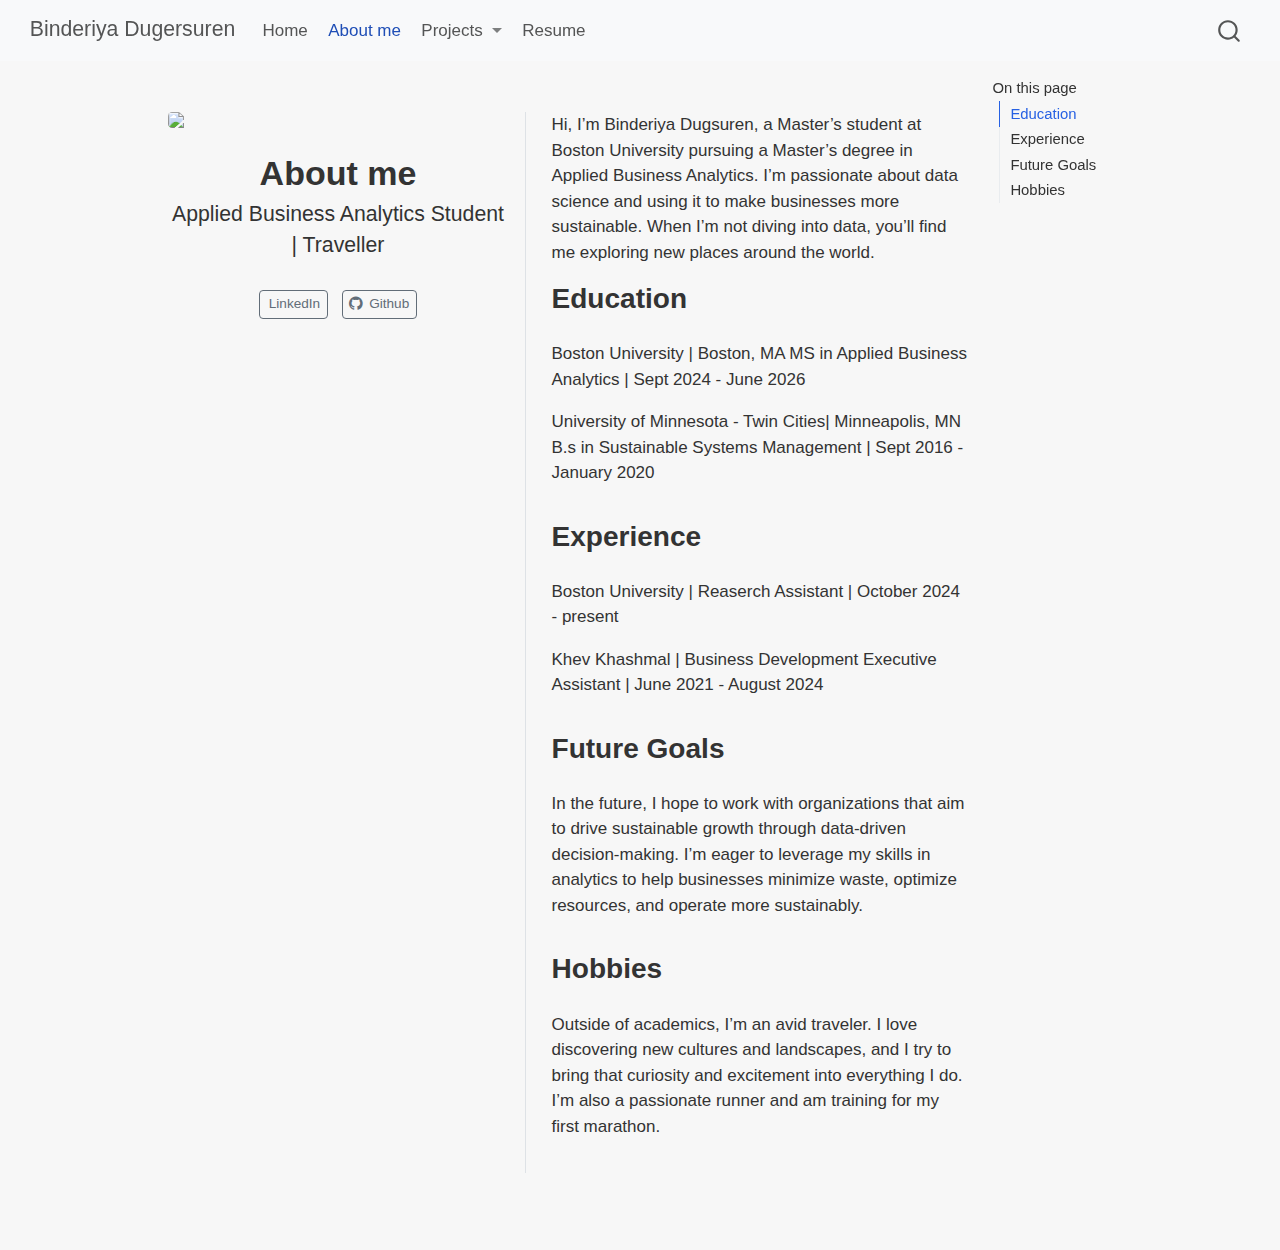
==== commit 65011493: "Built site for gh-pages" ====
--- a/about.html
+++ b/about.html
@@ -95,10 +95,17 @@
     <a class="nav-link active" href="./about.html" aria-current="page"> 
 <span class="menu-text">About me</span></a>
   </li>  
-  <li class="nav-item">
-    <a class="nav-link" href="./projects.html"> 
-<span class="menu-text">New York City Real Estate Analysis: Far Rockaway</span></a>
+  <li class="nav-item dropdown ">
+    <a class="nav-link dropdown-toggle" href="#" id="nav-menu-projects" role="link" data-bs-toggle="dropdown" aria-expanded="false">
+ <span class="menu-text">Projects</span>
+    </a>
+    <ul class="dropdown-menu" aria-labelledby="nav-menu-projects">    
+        <li>
+    <a class="dropdown-item" href="./projects/project_NYC.html">
+ <span class="dropdown-text">NYC Real Estate</span></a>
   </li>  
+    </ul>
+  </li>
   <li class="nav-item">
     <a class="nav-link" href="./resume.html"> 
 <span class="menu-text">Resume</span></a>
@@ -120,7 +127,7 @@
   <ul>
   <li><a href="#education" id="toc-education" class="nav-link active" data-scroll-target="#education">Education</a></li>
   <li><a href="#experience" id="toc-experience" class="nav-link" data-scroll-target="#experience">Experience</a></li>
-  <li><a href="#future-goals" id="toc-future-goals" class="nav-link" data-scroll-target="#future-goals">Future Goals**</a></li>
+  <li><a href="#future-goals" id="toc-future-goals" class="nav-link" data-scroll-target="#future-goals">Future Goals</a></li>
   <li><a href="#hobbies" id="toc-hobbies" class="nav-link" data-scroll-target="#hobbies">Hobbies</a></li>
   </ul>
 </nav>
@@ -154,7 +161,7 @@
 <p>Hi, I’m Binderiya Dugsuren, a Master’s student at Boston University pursuing a Master’s degree in Applied Business Analytics. I’m passionate about data science and using it to make businesses more sustainable. When I’m not diving into data, you’ll find me exploring new places around the world.</p>
 <section id="education" class="level2">
 <h2 data-anchor-id="education">Education</h2>
-<p>Boston University | Boston, MA Masters in Applied Business Analytics | Sept 2024 - June 2026</p>
+<p>Boston University | Boston, MA MS in Applied Business Analytics | Sept 2024 - June 2026</p>
 <p>University of Minnesota - Twin Cities| Minneapolis, MN B.s in Sustainable Systems Management | Sept 2016 - January 2020</p>
 </section>
 <section id="experience" class="level2">
@@ -163,7 +170,7 @@
 <p>Khev Khashmal | Business Development Executive Assistant | June 2021 - August 2024</p>
 </section>
 <section id="future-goals" class="level2">
-<h2 data-anchor-id="future-goals">Future Goals**</h2>
+<h2 data-anchor-id="future-goals">Future Goals</h2>
 <p>In the future, I hope to work with organizations that aim to drive sustainable growth through data-driven decision-making. I’m eager to leverage my skills in analytics to help businesses minimize waste, optimize resources, and operate more sustainably.</p>
 </section>
 <section id="hobbies" class="level2">
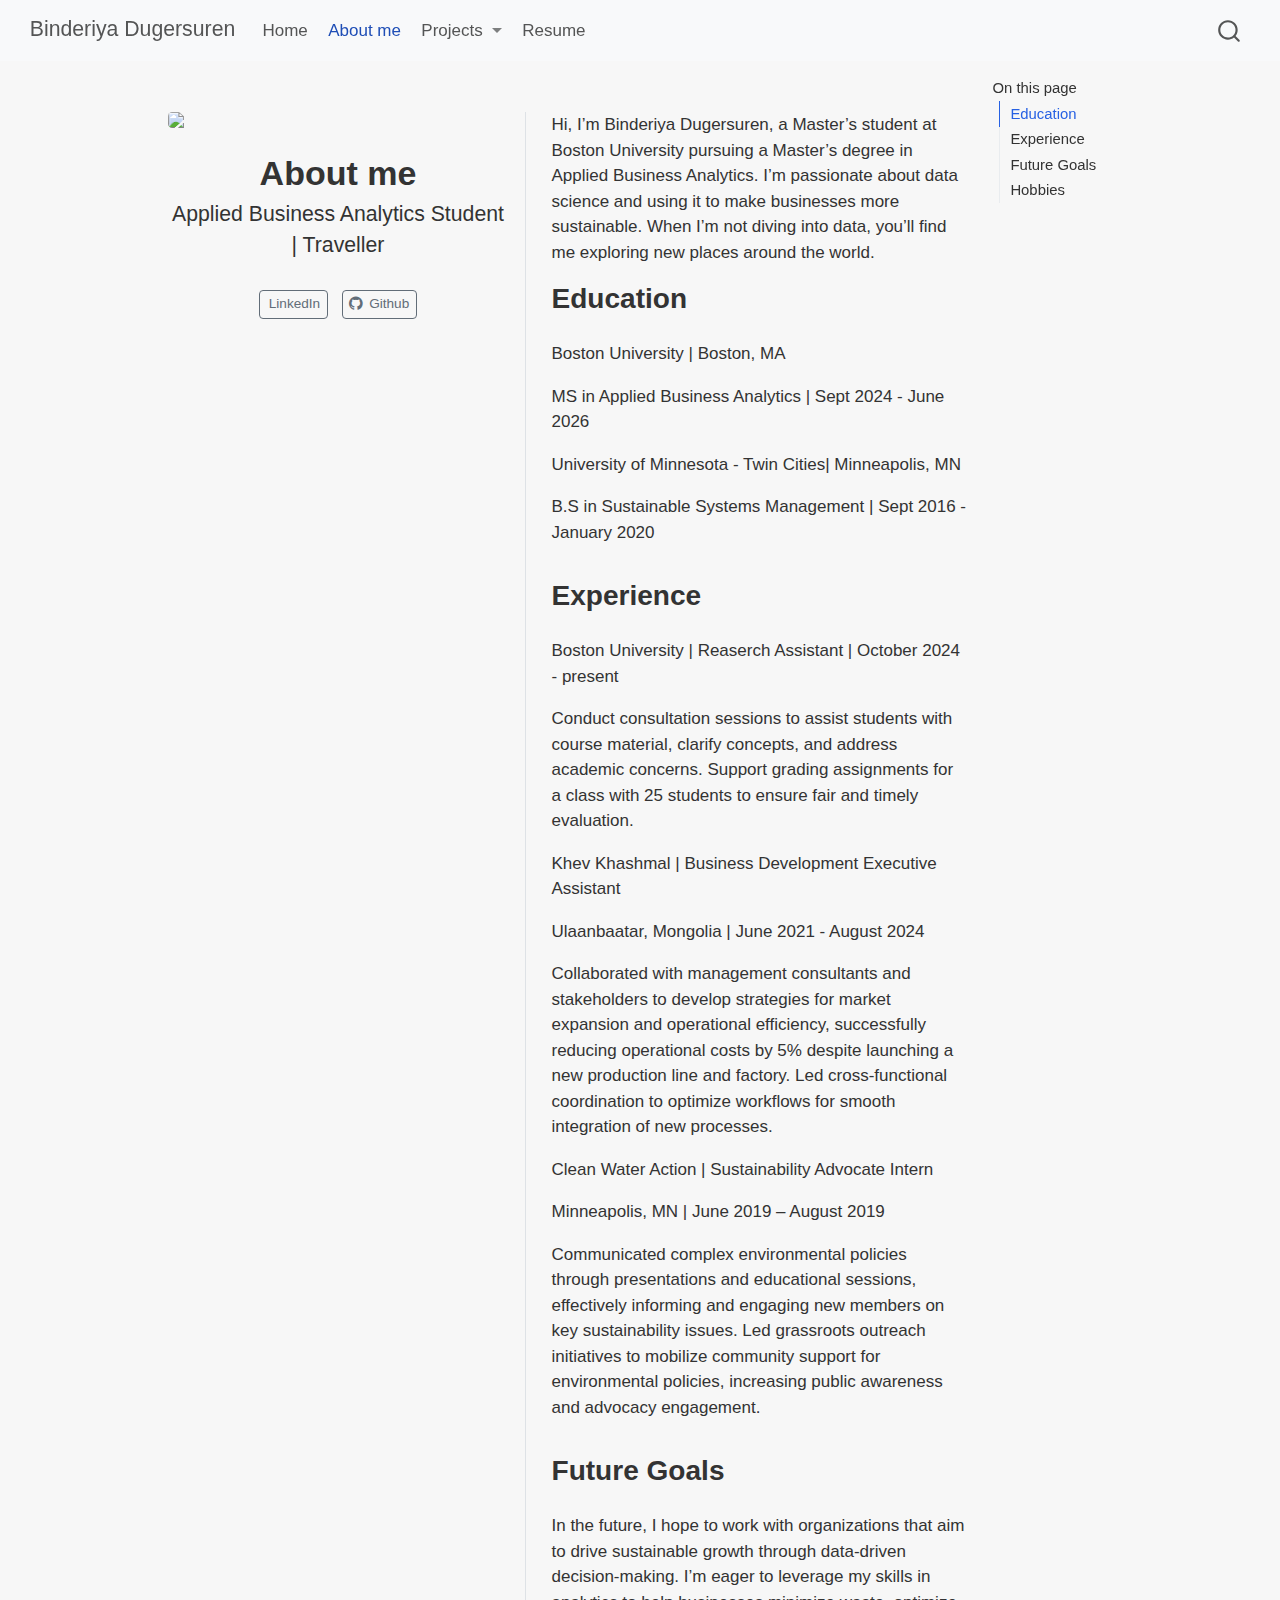
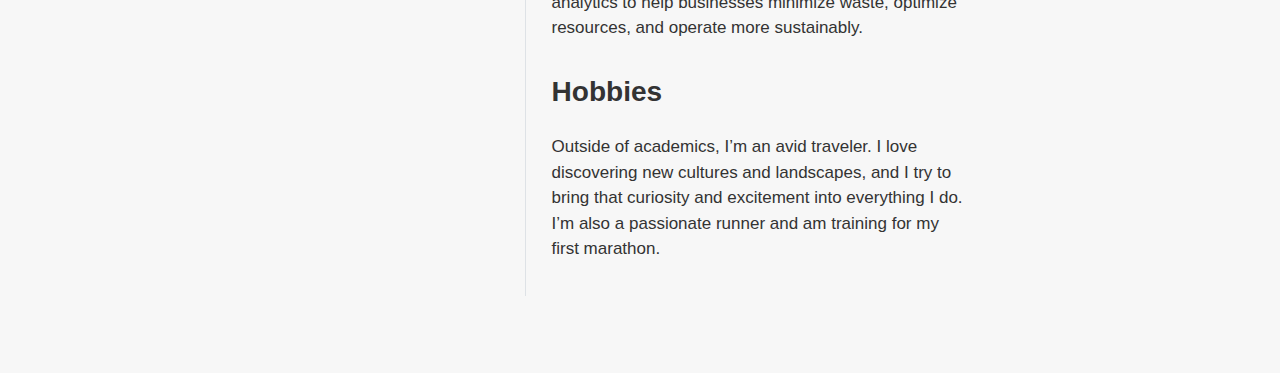
==== commit ff19eec6: "Built site for gh-pages" ====
--- a/about.html
+++ b/about.html
@@ -2,7 +2,7 @@
 <html xmlns="http://www.w3.org/1999/xhtml" lang="en" xml:lang="en"><head>
 
 <meta charset="utf-8">
-<meta name="generator" content="quarto-1.6.42">
+<meta name="generator" content="quarto-1.6.43">
 
 <meta name="viewport" content="width=device-width, initial-scale=1.0, user-scalable=yes">
 
@@ -34,7 +34,7 @@
 <script src="site_libs/quarto-html/popper.min.js"></script>
 <script src="site_libs/quarto-html/tippy.umd.min.js"></script>
 <link href="site_libs/quarto-html/tippy.css" rel="stylesheet">
-<link href="site_libs/quarto-html/quarto-syntax-highlighting-2f5df379a58b258e96c21c0638c20c03.css" rel="stylesheet" id="quarto-text-highlighting-styles">
+<link href="site_libs/quarto-html/quarto-syntax-highlighting-d4d76bf8491c20bad77d141916dc28e1.css" rel="stylesheet" id="quarto-text-highlighting-styles">
 <script src="site_libs/bootstrap/bootstrap.min.js"></script>
 <link href="site_libs/bootstrap/bootstrap-icons.css" rel="stylesheet">
 <link href="site_libs/bootstrap/bootstrap-8647a4a42273f773479d27c00df3f9ed.min.css" rel="stylesheet" append-hash="true" id="quarto-bootstrap" data-mode="light">
@@ -103,6 +103,10 @@
         <li>
     <a class="dropdown-item" href="./projects/project_NYC.html">
  <span class="dropdown-text">NYC Real Estate</span></a>
+  </li>  
+        <li>
+    <a class="dropdown-item" href="./projects/analysis.html">
+ <span class="dropdown-text">Lightcast Job Analysis Data</span></a>
   </li>  
     </ul>
   </li>
@@ -158,16 +162,24 @@
   </div>
   <div class="about-contents"><main class="content" id="quarto-document-content">
 
-<p>Hi, I’m Binderiya Dugsuren, a Master’s student at Boston University pursuing a Master’s degree in Applied Business Analytics. I’m passionate about data science and using it to make businesses more sustainable. When I’m not diving into data, you’ll find me exploring new places around the world.</p>
+<p>Hi, I’m Binderiya Dugersuren, a Master’s student at Boston University pursuing a Master’s degree in Applied Business Analytics. I’m passionate about data science and using it to make businesses more sustainable. When I’m not diving into data, you’ll find me exploring new places around the world.</p>
 <section id="education" class="level2">
 <h2 data-anchor-id="education">Education</h2>
-<p>Boston University | Boston, MA MS in Applied Business Analytics | Sept 2024 - June 2026</p>
-<p>University of Minnesota - Twin Cities| Minneapolis, MN B.s in Sustainable Systems Management | Sept 2016 - January 2020</p>
+<p>Boston University | Boston, MA</p>
+<p>MS in Applied Business Analytics | Sept 2024 - June 2026</p>
+<p>University of Minnesota - Twin Cities| Minneapolis, MN</p>
+<p>B.S in Sustainable Systems Management | Sept 2016 - January 2020</p>
 </section>
 <section id="experience" class="level2">
 <h2 data-anchor-id="experience">Experience</h2>
 <p>Boston University | Reaserch Assistant | October 2024 - present</p>
-<p>Khev Khashmal | Business Development Executive Assistant | June 2021 - August 2024</p>
+<p>Conduct consultation sessions to assist students with course material, clarify concepts, and address academic concerns. Support grading assignments for a class with 25 students to ensure fair and timely evaluation.</p>
+<p>Khev Khashmal | Business Development Executive Assistant</p>
+<p>Ulaanbaatar, Mongolia | June 2021 - August 2024</p>
+<p>Collaborated with management consultants and stakeholders to develop strategies for market expansion and operational efficiency, successfully reducing operational costs by 5% despite launching a new production line and factory. Led cross-functional coordination to optimize workflows for smooth integration of new processes.</p>
+<p>Clean Water Action | Sustainability Advocate Intern</p>
+<p>Minneapolis, MN | June 2019 – August 2019</p>
+<p>Communicated complex environmental policies through presentations and educational sessions, effectively informing and engaging new members on key sustainability issues. Led grassroots outreach initiatives to mobilize community support for environmental policies, increasing public awareness and advocacy engagement.</p>
 </section>
 <section id="future-goals" class="level2">
 <h2 data-anchor-id="future-goals">Future Goals</h2>
--- a/site_libs/quarto-html/quarto-syntax-highlighting-d4d76bf8491c20bad77d141916dc28e1.css
+++ b/site_libs/quarto-html/quarto-syntax-highlighting-d4d76bf8491c20bad77d141916dc28e1.css
@@ -0,0 +1,205 @@
+/* quarto syntax highlight colors */
+:root {
+  --quarto-hl-ot-color: #003B4F;
+  --quarto-hl-at-color: #657422;
+  --quarto-hl-ss-color: #20794D;
+  --quarto-hl-an-color: #5E5E5E;
+  --quarto-hl-fu-color: #4758AB;
+  --quarto-hl-st-color: #20794D;
+  --quarto-hl-cf-color: #003B4F;
+  --quarto-hl-op-color: #5E5E5E;
+  --quarto-hl-er-color: #AD0000;
+  --quarto-hl-bn-color: #AD0000;
+  --quarto-hl-al-color: #AD0000;
+  --quarto-hl-va-color: #111111;
+  --quarto-hl-bu-color: inherit;
+  --quarto-hl-ex-color: inherit;
+  --quarto-hl-pp-color: #AD0000;
+  --quarto-hl-in-color: #5E5E5E;
+  --quarto-hl-vs-color: #20794D;
+  --quarto-hl-wa-color: #5E5E5E;
+  --quarto-hl-do-color: #5E5E5E;
+  --quarto-hl-im-color: #00769E;
+  --quarto-hl-ch-color: #20794D;
+  --quarto-hl-dt-color: #AD0000;
+  --quarto-hl-fl-color: #AD0000;
+  --quarto-hl-co-color: #5E5E5E;
+  --quarto-hl-cv-color: #5E5E5E;
+  --quarto-hl-cn-color: #8f5902;
+  --quarto-hl-sc-color: #5E5E5E;
+  --quarto-hl-dv-color: #AD0000;
+  --quarto-hl-kw-color: #003B4F;
+}
+
+/* other quarto variables */
+:root {
+  --quarto-font-monospace: SFMono-Regular, Menlo, Monaco, Consolas, "Liberation Mono", "Courier New", monospace;
+}
+
+pre > code.sourceCode > span {
+  color: #003B4F;
+}
+
+code span {
+  color: #003B4F;
+}
+
+code.sourceCode > span {
+  color: #003B4F;
+}
+
+div.sourceCode,
+div.sourceCode pre.sourceCode {
+  color: #003B4F;
+}
+
+code span.ot {
+  color: #003B4F;
+  font-style: inherit;
+}
+
+code span.at {
+  color: #657422;
+  font-style: inherit;
+}
+
+code span.ss {
+  color: #20794D;
+  font-style: inherit;
+}
+
+code span.an {
+  color: #5E5E5E;
+  font-style: inherit;
+}
+
+code span.fu {
+  color: #4758AB;
+  font-style: inherit;
+}
+
+code span.st {
+  color: #20794D;
+  font-style: inherit;
+}
+
+code span.cf {
+  color: #003B4F;
+  font-weight: bold;
+  font-style: inherit;
+}
+
+code span.op {
+  color: #5E5E5E;
+  font-style: inherit;
+}
+
+code span.er {
+  color: #AD0000;
+  font-style: inherit;
+}
+
+code span.bn {
+  color: #AD0000;
+  font-style: inherit;
+}
+
+code span.al {
+  color: #AD0000;
+  font-style: inherit;
+}
+
+code span.va {
+  color: #111111;
+  font-style: inherit;
+}
+
+code span.bu {
+  font-style: inherit;
+}
+
+code span.ex {
+  font-style: inherit;
+}
+
+code span.pp {
+  color: #AD0000;
+  font-style: inherit;
+}
+
+code span.in {
+  color: #5E5E5E;
+  font-style: inherit;
+}
+
+code span.vs {
+  color: #20794D;
+  font-style: inherit;
+}
+
+code span.wa {
+  color: #5E5E5E;
+  font-style: italic;
+}
+
+code span.do {
+  color: #5E5E5E;
+  font-style: italic;
+}
+
+code span.im {
+  color: #00769E;
+  font-style: inherit;
+}
+
+code span.ch {
+  color: #20794D;
+  font-style: inherit;
+}
+
+code span.dt {
+  color: #AD0000;
+  font-style: inherit;
+}
+
+code span.fl {
+  color: #AD0000;
+  font-style: inherit;
+}
+
+code span.co {
+  color: #5E5E5E;
+  font-style: inherit;
+}
+
+code span.cv {
+  color: #5E5E5E;
+  font-style: italic;
+}
+
+code span.cn {
+  color: #8f5902;
+  font-style: inherit;
+}
+
+code span.sc {
+  color: #5E5E5E;
+  font-style: inherit;
+}
+
+code span.dv {
+  color: #AD0000;
+  font-style: inherit;
+}
+
+code span.kw {
+  color: #003B4F;
+  font-weight: bold;
+  font-style: inherit;
+}
+
+.prevent-inlining {
+  content: "</";
+}
+
+/*# sourceMappingURL=c9c5d451c23b744f9cb2c98992a0aef2.css.map */
